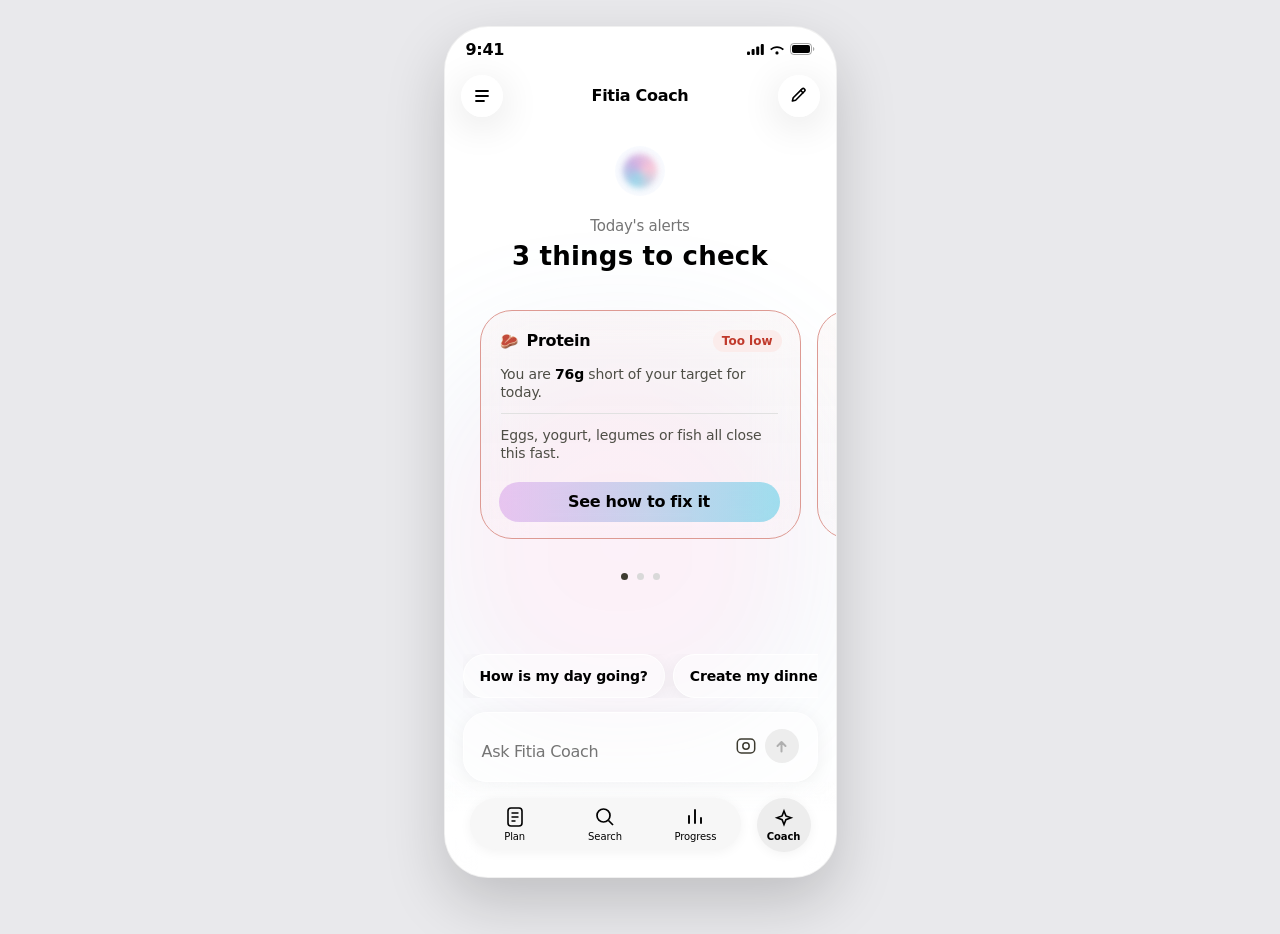
==== coach-live-cards.html @ 5c2cbb13 "Add files via upload" ====
<!DOCTYPE html>
<html lang="en">
<head>
<meta charset="UTF-8">
<meta name="viewport" content="width=device-width,initial-scale=1,viewport-fit=cover">
<meta name="apple-mobile-web-app-capable" content="yes">
<title>Fitia Coach · alert home</title>
<style>
:root{
    --sf:-apple-system,BlinkMacSystemFont,"SF Pro Display","SF Pro Text","SF Pro","Helvetica Neue",system-ui,Arial,sans-serif;
    --ink:#000; --ink2:#4e4e46; --ink3:#757575; --line:#e1e1e1;
    --card-border:#ce8fe6;
    --btn:linear-gradient(93.8deg,rgba(206,143,230,.45) 2.34%,rgba(133,176,223,.45) 52.82%,rgba(49,193,225,.45) 99.54%);
    --card-bg:linear-gradient(180deg,rgba(206,143,230,.05) 0%,rgba(251,66,152,.03) 48.56%,rgba(49,193,225,.05) 100%);
    --green:#2f9e57; --greenbg:#eaf6ee; --amber:#BB6B02; --amberbg:#fdf3e3;
    --red:#c0392b; --redbg:#fbeceb;
    --e:cubic-bezier(.165,.84,.44,1); --eio:cubic-bezier(.65,0,.35,1);
  }
  *{box-sizing:border-box;margin:0;padding:0;-webkit-tap-highlight-color:transparent}
  body{font-family:var(--sf);background:#e9e9ec;color:var(--ink);-webkit-font-smoothing:antialiased;
    display:flex;flex-wrap:wrap;gap:26px;align-items:flex-start;justify-content:center;padding:26px 16px 56px}
  .colA{width:393px} .colB{width:420px}
  .lead{font-size:13px;color:#8a8a8f;margin-bottom:12px;text-align:center;line-height:1.45}

  /* ---------- device ---------- */
  .phone{width:393px;height:852px;background:#fff;border-radius:44px;overflow:hidden;position:relative;
    box-shadow:0 24px 60px rgba(0,0,0,.18);border:1px solid rgba(0,0,0,.06);display:flex;flex-direction:column}
  .aura{position:absolute;left:-40px;bottom:120px;width:430px;height:430px;pointer-events:none;z-index:0;
    opacity:.084;filter:blur(60px);transition:opacity .45s var(--e);
    background:radial-gradient(circle at 50% 50%,#ce8fe6 0%,#fb4298 40%,#31c1e1 75%,transparent 78%)}

  .status{height:44px;flex:0 0 44px;display:flex;align-items:center;justify-content:space-between;
    padding:0 21px 0 21px;position:relative;z-index:3}
  .status .t{font-size:16px;font-weight:600;letter-spacing:-.31px}
  .status .r{display:flex;gap:5px;align-items:center}

  .hdr{flex:0 0 50px;display:flex;align-items:center;justify-content:space-between;
    padding:0 16px;position:relative;z-index:3}
  .hdr .ttl{position:absolute;left:0;right:0;text-align:center;font-size:16px;font-weight:600;
    letter-spacing:-.31px;line-height:20px;pointer-events:none}
  .gbtn{width:42px;height:42px;border-radius:999px;background:rgba(255,255,255,.65);
    box-shadow:0 8px 40px rgba(0,0,0,.12);display:flex;align-items:center;justify-content:center;
    border:0;color:#000;cursor:pointer;font-family:var(--sf);position:relative;z-index:3;
    transition:transform .12s var(--e)}
  .gbtn:active{transform:scale(.92)}
  .gbtn:focus-visible{outline:2px solid #000;outline-offset:2px}

  .body{flex:1 1 auto;display:flex;flex-direction:column;align-items:center;justify-content:center;
    position:relative;z-index:2;overflow:hidden}
  .body.chat{justify-content:flex-start;overflow-y:auto;padding:8px 18px;gap:12px;align-items:stretch}
  .body.chat::-webkit-scrollbar{display:none}

  /* ---------- coach mark + title ---------- */
  .head-block{display:flex;flex-direction:column;align-items:center;gap:20px}
  .ai{width:50px;height:50px;border-radius:999px;background:rgba(238,243,253,.4);
    backdrop-filter:blur(2px);display:flex;align-items:center;justify-content:center;overflow:hidden}
  .ai i{display:block;width:34px;height:34px;border-radius:50%;
    background:conic-gradient(from 200deg,#8fd3e8,#c9a8e0,#fbc2d4,#8fd3e8);filter:blur(3px);opacity:.9}
  .ttlgrp{display:flex;flex-direction:column;align-items:center;gap:4px;text-align:center}
  .lbl{font-size:15px;font-weight:400;line-height:20px;letter-spacing:-.23px;color:var(--ink3)}
  .h1{font-size:26px;font-weight:600;line-height:32px;letter-spacing:.22px;color:#000}
  .sub{font-size:15px;font-weight:400;line-height:20px;letter-spacing:-.23px;color:var(--ink3);
    max-width:310px;text-align:center}

  /* ---------- carousel ---------- */
  .rail{width:393px;margin-top:36px;display:flex;align-items:stretch;gap:16px;overflow-x:auto;padding:2px 36px 8px;
    scroll-snap-type:x mandatory;scroll-behavior:smooth;cursor:grab;scrollbar-width:none}
  .rail::-webkit-scrollbar{display:none}
  .rail.dragging{cursor:grabbing;scroll-snap-type:none;scroll-behavior:auto}
  .rail.dragging .card{pointer-events:none}

  .card{flex:0 0 321px;scroll-snap-align:center;display:flex;flex-direction:column;align-items:center;
    gap:20px;border-radius:32px;border:.5px solid var(--card-border);background:var(--card-bg);
    padding:18px 18px 16px 16px;backdrop-filter:blur(20px);-webkit-backdrop-filter:blur(20px);
    transition:border-color .4s var(--e),background .4s var(--e)}
  /* severity tint — preventive keeps the Coach gradient, nothing is wrong yet */
  /* mild: the border carries the state, the surface stays clean */
  .card.s-low,.card.s-high{border-color:#e0b877;background:rgba(255,255,255,.2)}
  .card.s-tooLow,.card.s-tooHigh{border-color:#dd9a93;
    background:linear-gradient(180deg,rgba(224,110,98,.035) 0%,rgba(224,110,98,.012) 100%)}
  .card.s-onTrack,.card.resolved{border-color:#7fc79b;
    background:linear-gradient(180deg,rgba(47,158,87,.06) 0%,rgba(47,158,87,.02) 100%)}
  /* the CTA stays the Coach gradient in every state: a red or amber button reads
     as destructive or as a warning, and this action is always constructive.
     On track is the exception: green here means achieved, not dangerous. */
  .card.s-onTrack .cta,.card.resolved .cta{
    background:linear-gradient(93.8deg,rgba(47,158,87,.3) 0%,rgba(120,200,150,.28) 55%,rgba(49,193,225,.22) 100%)}
  .cin{flex:1;display:flex;flex-direction:column;gap:12px;width:100%}
  .crow{display:flex;align-items:center;gap:6px;width:100%;overflow:hidden}
  .cic{width:24px;height:24px;flex:0 0 24px;border-radius:7.5px;overflow:hidden;
    display:flex;align-items:center;justify-content:center}
  .cic img{width:24px;height:24px;object-fit:cover;display:block}
  .ct{font-size:16px;font-weight:600;line-height:20px;letter-spacing:-.31px;color:#000;white-space:nowrap}
  .tag{margin-left:auto;font-size:12px;font-weight:600;line-height:16px;padding:3px 9px;border-radius:999px;
    white-space:nowrap;transition:background .3s var(--e),color .3s var(--e)}
  .tag.high,.tag.low{background:var(--amberbg);color:var(--amber)}
  .tag.tooHigh,.tag.tooLow{background:var(--redbg);color:var(--red)}
  .tag.onTrack{background:var(--greenbg);color:var(--green)}
  .cbody{display:flex;flex-direction:column;gap:12px;padding:0 4px;width:100%}
  .cb{font-size:14px;font-weight:400;line-height:18px;letter-spacing:-.15px;color:var(--ink2)}
  .cb b{font-weight:600;color:#000}
  .hr{height:1px;width:100%;background:var(--line)}
  .cf{font-size:14px;font-weight:400;line-height:18px;letter-spacing:-.15px;color:var(--ink2)}
  .ctarow{display:flex;justify-content:center;padding:0 2px;width:100%;margin-top:auto}
  .cta{flex:1;min-width:70px;padding:10px 20px;border-radius:50px;background:var(--btn);border:0;
    font-family:var(--sf);font-size:16px;font-weight:600;line-height:20px;letter-spacing:-.31px;color:#000;
    cursor:pointer;transition:transform .12s var(--e),filter .3s var(--e)}
  .cta:active{transform:scale(.985)}
  .cta:focus-visible{outline:2px solid #000;outline-offset:2px}
  .flash{animation:flash .7s var(--e)}
  @keyframes flash{0%{box-shadow:0 0 0 0 rgba(206,143,230,.5)}100%{box-shadow:0 0 0 16px rgba(206,143,230,0)}}

  .dots{display:flex;gap:9px;justify-content:center;margin-top:26px;min-height:7px}
  .dot{width:7px;height:7px;border-radius:50%;background:#d9d9d9;border:0;padding:0;cursor:pointer;
    transition:background .3s var(--e)}
  .dot.on{background:#3d3b30}
  .dot:focus-visible{outline:2px solid #000;outline-offset:3px}

  /* ---------- empty / pills ---------- */
  .pills{display:flex;flex-direction:column;align-items:center;gap:11px;margin-top:24px}
  .pill{display:inline-flex;align-items:center;gap:7px;background:rgba(255,255,255,.5);
    border:1px solid #fff;border-radius:24px;padding:12px 16px;font-family:var(--sf);
    font-size:14px;font-weight:600;line-height:18px;letter-spacing:-.15px;color:#000;cursor:pointer;
    box-shadow:0 4px 20px rgba(0,0,0,.06);transition:transform .12s var(--e)}
  .pill:active{transform:scale(.97)}
  .pill:focus-visible{outline:2px solid #000;outline-offset:2px}
  .pill svg{color:#8c8876}
  .footnote{display:flex;gap:11px;align-items:flex-start;background:rgba(247,247,247,.9);
    border-radius:24px;padding:14px 16px;margin:30px 22px 0;max-width:330px}
  .footnote svg{flex:0 0 auto;margin-top:1px;color:#aFaFaF}
  .footnote p{font-size:14px;font-weight:400;line-height:18px;letter-spacing:-.15px;color:var(--ink2)}

  /* ---------- chat ---------- */
  .bubble{background:rgba(247,247,247,.95);border-radius:20px;padding:14px 16px;align-self:flex-start;max-width:96%}
  .bt{font-size:15px;font-weight:400;line-height:22px;letter-spacing:-.23px;color:#000}
  .bt b{font-weight:600}
  .me{align-self:flex-end;background:rgba(238,243,253,.9);max-width:80%}
  .enter{animation:rise .26s var(--e) both}
  @keyframes rise{from{opacity:0;transform:translateY(10px)}to{opacity:1;transform:none}}
  .typing{display:flex;gap:5px;padding:4px 2px}
  .typing i{width:7px;height:7px;border-radius:50%;background:#afafaf;animation:blink 1.1s infinite}
  .typing i:nth-child(2){animation-delay:.15s}.typing i:nth-child(3){animation-delay:.3s}
  @keyframes blink{0%,60%,100%{opacity:.25}30%{opacity:1}}
  .bmeta{display:flex;align-items:center;gap:8px;margin-bottom:8px}
  .av{width:26px;height:26px;border-radius:50%;background:rgba(238,243,253,.9);
    display:flex;align-items:center;justify-content:center;flex:0 0 26px}
  .av i{width:16px;height:16px;border-radius:50%;
    background:conic-gradient(from 200deg,#8fd3e8,#c9a8e0,#fbc2d4,#8fd3e8);filter:blur(1.5px)}
  .nm{font-size:13px;font-weight:600}
  .ctxcard{border-radius:24px;border:.5px solid var(--card-border);background:var(--card-bg);padding:14px 16px;
    backdrop-filter:blur(20px);-webkit-backdrop-filter:blur(20px)}
  .ctxcard.s-low,.ctxcard.s-high{border-color:#e0b877;background:rgba(255,255,255,.2)}
  .ctxcard.s-tooLow,.ctxcard.s-tooHigh{border-color:#dd9a93;
    background:linear-gradient(180deg,rgba(224,110,98,.035),rgba(224,110,98,.012))}
  .ctxcard.s-onTrack{border-color:#7fc79b;
    background:linear-gradient(180deg,rgba(47,158,87,.06),rgba(47,158,87,.02))}
  .food{display:flex;gap:11px;align-items:center;background:rgba(255,255,255,.75);border-radius:16px;
    padding:11px 12px;margin-top:8px;border:1px solid rgba(255,255,255,.9)}
  .fn{font-size:14px;font-weight:600;line-height:18px;letter-spacing:-.15px}
  .fv{font-size:12.5px;font-weight:400;color:var(--ink3);margin-top:1px}
  .fadd{margin-left:auto;padding:8px 14px;border-radius:50px;background:var(--btn);color:#000;
    font-size:13px;font-weight:600;font-family:var(--sf);border:0;cursor:pointer}
  .fadd.added{background:var(--greenbg);color:var(--green)}

  /* ---------- suggestions + input + tabs ---------- */
  .footer{position:relative;z-index:2;display:flex;flex-direction:column;gap:14px;padding:50px 18px 0}
  .sugg{display:flex;gap:8px;overflow-x:auto;scrollbar-width:none;-webkit-overflow-scrolling:touch}
  .sugg::-webkit-scrollbar{display:none}
  .sugg button{flex:0 0 auto;white-space:nowrap;background:rgba(255,255,255,.5);border:1px solid #fff;
    border-radius:24px;padding:12px 16px;font-family:var(--sf);font-size:14px;font-weight:600;
    line-height:18px;letter-spacing:-.15px;color:#000;cursor:pointer;user-select:none;
    box-shadow:0 4px 20px rgba(0,0,0,.06)}
  .msginput{height:70px;background:rgba(255,255,255,.6);border:1px solid #fff;border-radius:24px;
    box-shadow:0 4px 20px rgba(0,0,0,.06);display:flex;align-items:flex-end;padding:18px}
  .msginput .ph{flex:1;font-size:16px;font-weight:400;line-height:22px;letter-spacing:-.31px;color:#757575}
  .msginput .btns{display:flex;gap:8px;align-items:center}
  .msginput .photo{width:22px;height:22px;color:#3d3b30}
  .msginput .send{width:34px;height:34px;border-radius:50%;background:#ededed;
    display:flex;align-items:center;justify-content:center;color:#afafaf}

  .tabs{position:relative;z-index:2;display:flex;gap:16px;align-items:flex-start;justify-content:flex-end;
    padding:16px 25px 25px;backdrop-filter:blur(30px);
    background:linear-gradient(180deg,rgba(255,255,255,0) 0%,rgba(255,255,255,.7) 33%)}
  .tabgrp{flex:1;display:flex;background:#f7f7f7;border-radius:296px;box-shadow:0 2px 12px rgba(0,0,0,.05)}
  .tab{flex:1;display:flex;flex-direction:column;align-items:center;justify-content:center;gap:1px;
    padding:6px 8px 7px;border-radius:100px;color:#000}
  .tab.on{background:#ededed}
  .tab span{font-size:10px;font-weight:510;line-height:12px;letter-spacing:-.1px}
  .tab.on span{font-weight:600}
  .tabsolo.on{background:#ededed}
  .tabsolo{position:relative}
  .tabsolo.badge::after{content:'';position:absolute;top:7px;right:9px;width:10px;height:10px;
    border-radius:50%;background:#e5484d;border:2px solid #fff;
    box-shadow:0 1px 4px rgba(229,72,77,.45);animation:pop .32s var(--e) both}
  @keyframes pop{from{transform:scale(0);opacity:0}to{transform:scale(1);opacity:1}}
  .tabsolo{width:54px;height:54px;border-radius:296px;background:#f7f7f7;display:flex;flex-direction:column;
    align-items:center;justify-content:center;gap:1px;box-shadow:0 2px 12px rgba(0,0,0,.05)}
  .tabsolo span{font-size:10px;font-weight:600;line-height:12px;letter-spacing:-.1px}

  .toast{position:absolute;left:18px;right:18px;bottom:230px;background:rgba(28,28,30,.94);color:#fff;
    border-radius:20px;padding:13px 16px;font-size:14.5px;line-height:1.4;opacity:0;transform:translateY(10px);
    transition:opacity .25s var(--e),transform .25s var(--e);pointer-events:none;z-index:9}
  .toast.show{opacity:1;transform:none}

  /* ---------- Plan tab (inside the device) ---------- */
  .planview{flex:1 1 auto;position:relative;z-index:2;overflow:hidden;display:flex;background:#fff}
  .planview[hidden]{display:none}
  .phone.plain .aura{opacity:0}
  .pv-scroll{flex:1;overflow-y:auto;padding:4px 20px 16px;scrollbar-width:none}
  .pv-scroll::-webkit-scrollbar{display:none}
  .pv-h1{font-size:26px;font-weight:600;line-height:32px;letter-spacing:.22px;margin-bottom:14px}
  .band{display:flex;gap:8px;margin:18px 0 4px}
  .band button{flex:1;font-family:var(--sf);font-size:14px;font-weight:600;border:0;border-radius:14px;
    padding:13px 8px;cursor:pointer;background:#f2f2f4;color:#000}
  .band button:active{background:#e7e7ea}

  /* ---------- control panel ---------- */
  .panel{background:#fff;border:1px solid #dededf;border-radius:22px;padding:18px}
  .panel h3{font-size:16px;font-weight:700;letter-spacing:-.01em}
  .band{display:flex;gap:8px;margin:14px 0}
  .band button{flex:1;font-family:var(--sf);font-size:13px;font-weight:600;border:0;border-radius:12px;
    padding:11px 8px;cursor:pointer;background:#f0f0f2;color:#000}
  .band button.primary{background:#1d1d1f;color:#fff}
  .sec{font-size:11px;font-weight:700;letter-spacing:.06em;text-transform:uppercase;color:#a1a1a6;margin:16px 0 8px}
  .slid{margin-bottom:12px}
  .sl-top{display:flex;align-items:baseline;gap:8px;font-size:13.5px}
  .sl-name{font-weight:600}
  .sl-val{margin-left:auto;color:#6e6e73;font-variant-numeric:tabular-nums}
  .sl-state{font-size:11px;font-weight:700;padding:2px 7px;border-radius:999px}
  input[type=range]{width:100%;margin-top:7px;accent-color:#a07ec4}
  .gates{margin-top:12px;display:flex;flex-direction:column;gap:7px}
  .gate{display:flex;gap:9px;align-items:flex-start;font-size:12.5px;line-height:1.35}
  .gate i{width:9px;height:9px;border-radius:50%;flex:0 0 9px;margin-top:4px}
  .gate.ok i{background:#2f9e57} .gate.no i{background:#c0392b}
  .gate b{font-weight:600;display:block} .gate span{color:#a1a1a6;display:block;margin-top:1px}
  .legend{font-size:12px;color:#a1a1a6;line-height:1.5;margin-top:10px}
  .kpi{display:flex;gap:8px;margin-top:12px}
  .kpi div{flex:1;background:#f7f7f9;border-radius:12px;padding:9px 10px}
  .kpi .kn{font-size:11px;color:#6e6e73;font-weight:600}
  .kpi .kv{font-size:14px;font-weight:600;margin-top:2px;font-variant-numeric:tabular-nums}
  @media(prefers-reduced-motion:reduce){*{transition-duration:1ms!important;animation-duration:1ms!important}}

  /* ---------- real phone: full screen, no simulated chrome ---------- */
  @media (max-width:520px){
    html,body{height:100%;overflow:hidden}
    body{padding:0;margin:0;background:#fff;display:block}
    .colA{width:100%;height:100%;margin:0}
    .phone{width:100%;height:100vh;height:100dvh;   /* vh first as a fallback */
      max-height:none;border-radius:0;box-shadow:none;border:0}
    .status{display:none}                          /* the OS already draws it */
    .hdr{flex:0 0 auto;min-height:50px;padding-top:calc(env(safe-area-inset-top) + 4px)}
    .body{flex:1 1 auto;justify-content:center}    /* the alert block stays centred */
    .footer{padding-top:0}                         /* the body absorbs the slack instead */
    .tabs{padding:12px 25px calc(10px + env(safe-area-inset-bottom))}
    .toast{bottom:calc(200px + env(safe-area-inset-bottom))}
  }

</style>
</head>
<body>



<div class="colA">
<div class="phone">
  <div class="aura"></div>

  <div class="status">
    <span class="t">9:41</span>
    <span class="r">
      <svg width="17" height="11" viewBox="0 0 17 11" fill="currentColor"><rect x="0" y="7.5" width="3" height="3.5" rx="1"/><rect x="4.6" y="5" width="3" height="6" rx="1"/><rect x="9.2" y="2.5" width="3" height="8.5" rx="1"/><rect x="13.8" y="0" width="3" height="11" rx="1"/></svg>
      <svg width="16" height="11" viewBox="0 0 16 11" fill="currentColor"><path d="M8 2.2C5.3 2.2 2.9 3.3 1.1 5l1.3 1.3C3.9 4.9 5.8 4 8 4s4.1.9 5.6 2.3L15 5C13.1 3.3 10.7 2.2 8 2.2z"/><circle cx="8" cy="8.9" r="1.6"/></svg>
      <svg width="25" height="12" viewBox="0 0 25 12" fill="none"><rect x=".5" y=".5" width="21" height="11" rx="3.2" stroke="currentColor" stroke-opacity=".35"/><rect x="2" y="2" width="18" height="8" rx="2" fill="currentColor"/><path d="M23 4v4c.8-.3 1.3-1 1.3-2S23.8 4.3 23 4z" fill="currentColor" fill-opacity=".35"/></svg>
    </span>
  </div>

  <div class="hdr">
    <button class="gbtn" id="menuBtn" aria-label="Open history">
      <svg width="14" height="12" viewBox="0 0 14 12" fill="none" stroke="currentColor" stroke-width="1.8" stroke-linecap="round"><path d="M1 1h12M1 6h12M1 11h8"/></svg></button>
    <div class="ttl">Fitia Coach</div>
    <button class="gbtn" id="newBtn" aria-label="New chat">
      <svg width="19" height="19" viewBox="0 0 19 19" fill="none" stroke="currentColor" stroke-width="1.6" stroke-linecap="round" stroke-linejoin="round"><path d="M13.1 1.9a1.7 1.7 0 012.4 2.4L6.6 13.2l-3.2.8.8-3.2z"/><path d="M11.6 3.4l2.4 2.4"/></svg></button>
  </div>

  <div class="body" id="body"></div>
  <div class="planview" id="plan" hidden>
    <div class="pv-scroll">
      <div class="pv-h1">Today</div>
      <div class="kpi"><div><div class="kn">Alerts sent today</div><div class="kv" id="kSent"></div></div></div>
      <div class="sec">Calories logged · gates every alert</div>
      <div class="slid">
        <div class="sl-top"><span class="sl-name">Calories</span><span class="sl-val" id="vcal"></span></div>
        <input type="range" id="cal" min="0" max="2400" step="25">
        <div class="gates" id="gates"></div>
      </div>
      <div class="sec">Nutrients</div>
      <div id="sliders"></div>
      <div class="legend" id="legend"></div>
      <div class="band">
        <button id="delBtn">Delete a food</button>
        <button id="resetBtn">New day</button>
      </div>
    </div>
  </div>


  <div class="footer">
    <div class="sugg" id="sugg"></div>
    <div class="msginput">
      <div class="ph">Ask Fitia Coach</div>
      <div class="btns">
        <svg class="photo" viewBox="0 0 22 22" fill="none" stroke="currentColor" stroke-width="1.5"><rect x="2.3" y="4" width="17.4" height="14" rx="4"/><circle cx="11" cy="11" r="3.2"/></svg>
        <div class="send"><svg width="15" height="15" viewBox="0 0 15 15" fill="none" stroke="currentColor" stroke-width="2" stroke-linecap="round" stroke-linejoin="round"><path d="M7.5 12.5V3M3.5 7l4-4 4 4"/></svg></div>
      </div>
    </div>
  </div>

  <div class="tabs">
    <div class="tabgrp">
      <div class="tab" data-tab="plan"><svg width="26" height="26" viewBox="0 0 26 26" fill="none" stroke="currentColor" stroke-width="1.6"><rect x="6" y="4" width="14" height="18" rx="3"/><path d="M9.5 9h7M9.5 13h7M9.5 17h4"/></svg><span>Plan</span></div>
      <div class="tab"><svg width="26" height="26" viewBox="0 0 26 26" fill="none" stroke="currentColor" stroke-width="1.7"><circle cx="11.5" cy="11.5" r="6.5"/><path d="M16.5 16.5l4.5 4.5"/></svg><span>Search</span></div>
      <div class="tab" data-tab="progress"><svg width="26" height="26" viewBox="0 0 26 26" fill="none" stroke="currentColor" stroke-width="1.9" stroke-linecap="round"><path d="M7 19V12M13 19V6M19 19v-5"/></svg><span>Progress</span></div>
    </div>
    <div class="tabsolo on">
      <svg width="22" height="22" viewBox="0 0 22 22" fill="none" stroke="currentColor" stroke-width="1.6"><path d="M11 3l1.9 4.9L18 9.8l-5.1 1.9L11 16.6l-1.9-4.9L4 9.8l5.1-1.9z"/></svg>
      <span>Coach</span>
    </div>
  </div>

  <div class="toast" id="toast" role="status" aria-live="polite"></div>
</div>
</div>

<script>
/* 3D nutrient icons, exported from the Fitia icon library (Fitia-Design 4019:2879) */
const ICON3D={"sodium": "[data-uri]", "protein": "[data-uri]", "fiber": "[data-uri]", "fat": "[data-uri]", "addedSugar": "[data-uri]", "satFat": "[data-uri]", "transFat": "[data-uri]"};

/* ---------------- config, per Intraday V4 §3–5 ---------------- */
const CONFIG={typeAThreshold:.75,typeACalCeiling:1,typeBMinCalRatio:.5,typeBMinCalRoom:150,typeBProjectionThreshold:.7};
const CAPS={maxPerNutrientPerDay:1,maxAlertsPerDay:5};
const CAL_TARGET=1800, CAL_RANGE_TOP=2000;

const N=[
 {key:'transFat',  rank:1,label:'Trans Fat',  unit:'g', type:'A',limit:2,   max:5,   step:.1, v:0.4},
 {key:'sodium',    rank:2,label:'Sodium',     unit:'mg',type:'A',limit:2300,max:4000,step:25, v:2000},
 {key:'addedSugar',rank:3,label:'Added Sugar',unit:'g', type:'A',limit:50,  max:100, step:1,  v:18},
 {key:'satFat',    rank:4,label:'Sat Fat',    unit:'g', type:'A',limit:20,  max:45,  step:.5, v:7},
 {key:'protein',   rank:5,label:'Protein',    unit:'g', type:'B',limit:120, max:180, step:1,  v:44},
 {key:'fiber',     rank:6,label:'Fiber',      unit:'g', type:'B',limit:30,  max:60,  step:1,  v:8}
];
const byKey=Object.fromEntries(N.map(n=>[n.key,n]));

/* the ONLY thing persisted: which nutrients have triggered today */
let dayState={triggeredToday:{},seenToday:{},sentTodayByNutrient:{},totalSentToday:0};
/* seenToday: the user actually opened Coach while this alert was still open.
   Without it, a resolved card would tell the ending of a story they never read. */
let tab='coach', unseen=false;
let cal=1100, view='home', chatKey=null;

/* ---------------- derivation ---------------- */
const calRatio=()=>cal/CAL_TARGET;
const calRoom =()=>CAL_RANGE_TOP-cal;
const ratio=n=>n.v/n.limit;
const projected=n=>calRatio()>.05 ? ratio(n)/Math.min(calRatio(),1) : 1;

function qualifies(n){
  if(n.type==='A') return ratio(n)>=CONFIG.typeAThreshold && calRatio()<CONFIG.typeACalCeiling;
  if(calRatio()<CONFIG.typeBMinCalRatio) return false;
  if(calRoom()<CONFIG.typeBMinCalRoom)   return false;
  return projected(n)<CONFIG.typeBProjectionThreshold;
}

/* card state derives from the nutrient's own condition right now,
   independent of the gating rules that decide whether a push fires */
/* State = how much has been eaten. Limit nutrients have no low side:
   under the limit they are simply on track, and the card is preventive
   (no indicator) until the limit is actually crossed. */
const CUTS={ lowHard:.50, lowSoft:.90, overHard:1.25 };
function stateOf(n){
  const r=ratio(n);
  if(n.type==='A'){
    if(r>=CUTS.overHard) return 'tooHigh';   // heavy overconsumption
    if(r>=1)             return 'high';      // slight overconsumption
    return 'preventive';                     // still under: warn, don't label
  }
  if(r<CUTS.lowHard) return 'tooLow';
  if(r<CUTS.lowSoft) return 'low';
  return 'onTrack';
}
const STATE_LABEL={onTrack:'On track',low:'Low',tooLow:'Too low',high:'High',tooHigh:'Too high'};
const fmt=(x,u)=>{const s=Math.round(x*10)/10;return (Number.isInteger(s)?s:s.toFixed(1)).toLocaleString('en-US')+u;};

const COPY={
 preventive:n=>({tag:null,title:`Watch your ${n.label.toLowerCase()}`,
   body:`You have <b>${fmt(n.limit-n.v,n.unit)}</b> left before your limit today.`,
   fix:'Keep your next meal simple and you stay under it.',
   cta:'How to stay under it'}),
 high:n=>({tag:STATE_LABEL.high,title:n.label,
   body:`You are <b>${fmt(n.v-n.limit,n.unit)}</b> over your limit today.`,
   fix:'It cannot be undone, but it can stop here.',
   cta:'See what caused it'}),
 tooHigh:n=>({tag:STATE_LABEL.tooHigh,title:n.label,
   body:`You are <b>${fmt(n.v-n.limit,n.unit)}</b> over your limit today.`,
   fix:'It cannot be undone, but it can stop here.',
   cta:'See what caused it'}),
 tooLow:n=>({tag:STATE_LABEL.tooLow,title:n.label,
   body:`You are <b>${fmt(n.limit-n.v,n.unit)}</b> short of your target for today.`,
   fix:n.key==='protein'?'Eggs, yogurt, legumes or fish all close this fast.'
                        :'Beans, oats and whole fruit move it the most.',
   cta:'See how to fix it'}),
 low:n=>({tag:STATE_LABEL.low,title:n.label,
   body:`<b>${fmt(n.limit-n.v,n.unit)}</b> to go before you reach your target.`,
   fix:'One more serving today and it is closed.',
   cta:'See how to fix it'}),
 onTrack:n=>({tag:STATE_LABEL.onTrack,title:n.label,
   body:n.type==='A'?'You are under your daily limit again.':'You reached your target for today.',
   fix:`Now at ${fmt(n.v,n.unit)} of ${fmt(n.limit,n.unit)}.`,
   cta:'See what changed'})
};

const TOP_ITEMS={
 sodium:[['Ham sandwich','980 mg'],['Instant soup','720 mg'],['Olives','210 mg']],
 addedSugar:[['Granola bar','22 g'],['Flavored yogurt','14 g'],['Iced coffee','11 g']],
 satFat:[['Cheddar cheese','9 g'],['Butter on toast','6 g'],['Beef patty','5 g']],
 transFat:[['Croissant','0,8 g'],['Packaged cookies','0,5 g']]
};
const ADD_FOODS={
 protein:[['Greek yogurt','1 cup',18],['Two eggs','2 units',12],['Chicken breast','150 g',31]],
 fiber:[['Cooked lentils','1 cup',15],['Pear with skin','1 unit',6],['Oats','½ cup',8]]
};
function longMessage(n){
  const s=stateOf(n);
  if(s==='preventive') return `There is still room under your ${n.label.toLowerCase()} ceiling, but it goes faster than people expect. Packaged foods and anything with a sauce carry most of it. Keep whatever you eat next simple and you will land under it comfortably.`;
  if(s==='high'||s==='tooHigh') return `${n.label} went past its ceiling for today. That part is done and there is no way to walk it back, so the useful thing is knowing where it came from and keeping it from climbing further. Here is what contributed most:`;
  if(s==='tooLow'||s==='low') return `${n.label} is short of your target and it will not close on its own. It moves fast though: one solid portion covers most of the gap. Add one of these straight to your next meal.`;
  return `${n.label} is settled for today. Nothing to do here, and your log already reflects it.`;
}

/* ---------------- evaluation cycle (§1: on return to the Plan tab) ---------------- */
function evaluate(){
  const q=N.filter(qualifies).sort((a,b)=>a.rank-b.rank);
  const pick=q.find(n=>(dayState.sentTodayByNutrient[n.key]||0)<CAPS.maxPerNutrientPerDay
                    && dayState.totalSentToday<CAPS.maxAlertsPerDay);
  if(!pick){ toast(q.length?'Qualified, but caps blocked it.':'Nothing qualifies right now.'); render(); return; }
  dayState.sentTodayByNutrient[pick.key]=(dayState.sentTodayByNutrient[pick.key]||0)+1;
  dayState.totalSentToday+=1;
  const isNew=!dayState.triggeredToday[pick.key];
  dayState.triggeredToday[pick.key]=true;
  if(tab!=='coach') unseen=true;          // badge on the Coach tab until it is opened
  render();
  const c=document.querySelector(`.card[data-id="${pick.key}"]`);
  if(c) c.classList.add('flash');
  toast(isNew?`Alert sent: ${pick.label}. Its card is now pinned here.`
             :`Second alert for ${pick.label}. Same card, updated.`);
}

/* ---------------- render ---------------- */
const body=document.getElementById('body'), sugg=document.getElementById('sugg');
const el=h=>{const d=document.createElement('div');d.innerHTML=h.trim();return d.firstElementChild;};
function toast(m){const t=document.getElementById('toast');t.textContent=m;t.classList.add('show');
  clearTimeout(t._t);t._t=setTimeout(()=>t.classList.remove('show'),2600);}

const USER='Ana';
let firstEver=false;
const greeting=()=>{const h=16; return h<12?'Good morning':h<19?'Good afternoon':'Good evening';};
/* what each action would do — shown as an in-app notification on tap */
const PILL_DESC={
  eat:  "I'd build your meals around the calories and macros you have left, and the food you actually like.",
  rest: "I'd plan only what's left of today, working around everything you already logged.",
  recipe:"Tell me what you have in the fridge and I'd build a recipe that fits your day.",
  scan: 'Opens the camera to scan a barcode or read a nutrition label.',
  day:  "I'd walk you through your day so far: what is on track, what is not, and what to do next."
};

const PILL_ICON={
 scan:'<svg width="17" height="17" fill="none" stroke="currentColor" stroke-width="1.7"><rect x="1.5" y="4" width="14" height="10.5" rx="3"/><circle cx="8.5" cy="9.2" r="2.4"/><path d="M5.5 4l1.1-1.8h3.8L11.5 4"/></svg>',
 recipe:'<svg width="20" height="20" viewBox="0 0 20 20" fill="none" stroke="currentColor" stroke-width="1.5" stroke-linecap="round" stroke-linejoin="round"><path d="M13.0203 5.19266C13.5292 4.84314 14.1413 4.63926 14.8 4.63926C16.5673 4.63926 18 6.1071 18 7.91778C18 9.6994 16.5531 11.19 14.8 11.19V12.75C14.8 14.2821 14.8 15.0481 14.3314 15.524C13.8627 16 13.1085 16 11.6 16H8.4C6.89151 16 6.13726 16 5.66863 15.524C5.2 15.0481 5.2 14.2821 5.2 12.75V11.3931C3.33147 11.3931 2 9.97962 2 7.91778C2 6.1071 3.43269 4.63926 5.2 4.63926C5.85865 4.63926 6.47083 4.84314 6.97969 5.19266C7.41705 3.91564 8.60416 3 10 3C11.3958 3 12.5829 3.91564 13.0203 5.19266ZM13.0203 5.19266C13.1367 5.5325 13.2 5.89794 13.2 6.27852"/></svg>',
 eat:'<svg width="17" height="17" fill="none" stroke="currentColor" stroke-width="1.7"><rect x="2" y="3.5" width="13" height="11.5" rx="3"/><path d="M2 7h13M5.5 2v3M11.5 2v3"/></svg>',
 day:'<svg width="17" height="17" fill="none" stroke="currentColor" stroke-width="1.7"><path d="M2.5 14h12M5 14V8M8.5 14V3.5M12 14V9.5"/></svg>'};
const nothingLogged=()=>cal===0 && N.every(n=>n.v===0);
const pinned=()=>N.filter(n=>dayState.triggeredToday[n.key])
  // resolved before the user ever saw it open: there is no story to tell
  .filter(n=>stateOf(n)!=='onTrack' || dayState.seenToday[n.key])
  .sort((a,b)=>{const o={tooHigh:0,tooLow:0,high:1,low:1,preventive:2,onTrack:3};
    return (o[stateOf(a)]-o[stateOf(b)])||(a.rank-b.rank);});

/* The headline counts only what the user can still act on. An over-limit alert
   is information, not a task: you cannot un-eat it, so it never sits there as
   something pending. Nothing here counts how much the user reviewed. */
const actionable=n=>['tooLow','low','preventive'].includes(stateOf(n));

/* opening Coach counts as seeing whatever is currently open */
function markSeen(list){ list.forEach(n=>{ if(stateOf(n)!=='onTrack') dayState.seenToday[n.key]=true; }); }

function titleFor(){
  const p=pinned(), openN=p.filter(actionable).length;
  if(!p.length) return {lbl:'Today',h1:'Nothing to fix today',
    sub:"Everything you've logged so far is inside your targets."};
  if(openN===0){
    const allClosed=p.every(n=>stateOf(n)==='onTrack');
    return {lbl:"Today's alerts",
      h1: allClosed ? `You closed all ${p.length}` : 'Nothing left to fix today',
      sub: allClosed ? 'Everything I flagged today is back inside your targets.' : ''};
  }
  return {lbl:"Today's alerts",h1:`${openN} thing${openN>1?'s':''} to check`,sub:''};
}

function card(n){
  const st=stateOf(n), c=COPY[st](n);
  const src=ICON3D[n.key]||ICON3D.sodium;
  const node=el(`<div class="card s-${st}" data-id="${n.key}">
    <div class="cin">
      <div class="crow">
        <div class="cic"><img src="${src}" width="24" height="24" alt=""></div>
        <div class="ct">${c.title}</div>
        ${c.tag?`<span class="tag ${st}">${c.tag}</span>`:''}
      </div>
      <div class="cbody">
        <div class="cb">${c.body}</div>
        <div class="hr"></div>
        <div class="cf">${c.fix}</div>
      </div>
    </div>
    <div class="ctarow"><button class="cta">${c.cta}</button></div>
  </div>`);
  node.querySelector('.cta').onclick=()=>openChat(n.key);
  return node;
}

function render(){
  paintPanel();
  const planEl=document.getElementById('plan');
  const footEl=document.querySelector('.footer');
  const ttlEl=document.querySelector('.hdr .ttl');
  if(planEl){
    planEl.hidden = tab!=='plan';
    body.style.display = tab==='plan' ? 'none' : '';
    if(footEl) footEl.style.display = tab==='plan' ? 'none' : '';
    if(ttlEl) ttlEl.textContent = tab==='plan' ? 'Plan' : 'Fitia Coach';
    document.querySelectorAll('.tab').forEach(t=>t.classList.toggle('on',t.dataset.tab==='plan'&&tab==='plan'));
    const solo=document.querySelector('.tabsolo');
    solo.classList.toggle('on',tab==='coach');
    solo.classList.toggle('badge',unseen && tab!=='coach');
    if(tab==='plan') return;
  }
  const nb=document.getElementById('newBtn');
  if(nb) nb.style.visibility = nothingLogged() ? 'hidden' : 'visible';
  if(view==='chat'){ return; }
  body.className='body';
  const t=titleFor(), p=pinned();

  // nothing logged, or logged with no alerts → same layout, different words
  document.querySelector('.phone').classList.add('plain');   // no aura without alerts
  if(nothingLogged() || !p.length){
    const blank=nothingLogged();
    const h  = blank ? (firstEver ? "Hello, I'm Coach" : `${greeting()}, ${USER}`)
                     : 'Nothing to fix today';
    const sb = blank ? (firstEver ? "I'll answer anything about your nutrition." : '')
                     : "Everything you've logged is inside your targets.";
    const fn = blank ? "As your day fills in, I'll tell you how it's going and what to fix."
                     : "I'll let you know if that changes.";
    // scope label depends on whether anything has been logged yet
    const acts = blank
      ? [['eat',"Plan today's meals"],['recipe','Create a recipe'],['scan','Scan my food']]
      : [['day','How is my day going?'],['eat','Plan the rest of my day'],['recipe','Create a recipe']];
    body.innerHTML=`<div class="head-block"><div class="ai"><i></i></div>
        <div class="ttlgrp"><div class="h1">${h}</div>
        ${sb?`<div class="sub">${sb}</div>`:''}</div></div>
      <div class="pills">${acts.map(([k,t])=>
        `<button class="pill" data-act="${k}">${PILL_ICON[k]}${t}</button>`).join('')}</div>
      <div class="footnote">
        <svg width="16" height="16" fill="none" stroke="currentColor" stroke-width="1.6"><circle cx="8" cy="8" r="6.2"/><path d="M8 4.6v3.6l2.2 1.3"/></svg>
        <p>${fn}</p>
      </div>`;
    body.querySelectorAll('.pill').forEach(b=>{
      const k=b.dataset.act;
      b.onclick=()=>toast(PILL_DESC[ k==='eat' && !blank ? 'rest' : k ]);
    });
    sugg.innerHTML='';
    return;
  }

  body.innerHTML=`<div class="head-block"><div class="ai"><i></i></div>
      <div class="ttlgrp"><div class="lbl">${t.lbl}</div><div class="h1">${t.h1}</div>
      ${t.sub?`<div class="sub">${t.sub}</div>`:''}</div></div><div id="content"></div>`;
  const content=document.getElementById('content');

  {
      document.querySelector('.phone').classList.remove('plain');
    markSeen(p);
    const rail=el(`<div class="rail" role="group" aria-label="Today's alerts"></div>`);
    p.forEach(n=>rail.appendChild(card(n)));
    content.appendChild(rail);
    const dots=el(`<div class="dots">${p.length>1?p.map((n,i)=>
      `<button class="dot ${i===0?'on':''}" aria-label="Alert ${i+1} of ${p.length}"></button>`).join(''):''}</div>`);
    content.appendChild(dots);
    wireRail(rail,dots,p.length);
  }
  sugg.innerHTML='';
  // insight mode: only the day-review chips, per the Figma frame
  ['How is my day going?','Create my dinner','How was my lunch?'].forEach(t=>{
    const b=document.createElement('button');b.textContent=t;sugg.appendChild(b);});
}

function wireRail(rail,dots,count){
  const step=()=>{const c=rail.querySelector('.card');if(!c)return 337;
    return c.getBoundingClientRect().width+(parseFloat(getComputedStyle(rail).gap)||16);};
  const idx=()=>Math.max(0,Math.min(count-1,Math.round(rail.scrollLeft/step())));
  rail.addEventListener('scroll',()=>{const i=idx();
    dots.querySelectorAll('.dot').forEach((d,j)=>d.classList.toggle('on',j===i));},{passive:true});
  dots.querySelectorAll('.dot').forEach((d,i)=>d.onclick=()=>rail.scrollTo({left:i*step(),behavior:'smooth'}));
  // Drag must not swallow clicks on the cards: only capture the pointer once
  // the gesture is clearly a drag, never on pointerdown.
  let armed=false,dragging=false,sx=0,ss=0,pid=null;
  rail.addEventListener('pointerdown',e=>{
    if(e.pointerType==='touch') return;
    armed=true; dragging=false; sx=e.clientX; ss=rail.scrollLeft; pid=e.pointerId;
  });
  rail.addEventListener('pointermove',e=>{
    if(!armed) return;
    const dx=e.clientX-sx;
    if(!dragging){
      if(Math.abs(dx)<5) return;              // still a click, leave it alone
      dragging=true; rail.classList.add('dragging');
      try{ rail.setPointerCapture(pid); }catch(_){}
    }
    rail.scrollLeft=ss-dx;
  });
  const end=()=>{
    armed=false;
    if(!dragging) return;                      // plain click: nothing to snap
    dragging=false; rail.classList.remove('dragging');
    rail.scrollTo({left:idx()*step(),behavior:'smooth'});
  };
  ['pointerup','pointercancel','pointerleave'].forEach(ev=>rail.addEventListener(ev,end));
}

/* ---- chat: full loop from the card ---- */
function bubbleCoach(html){
  return el(`<div class="bubble enter" style="max-width:100%">
    <div class="bmeta"><div class="av"><svg width="14" height="14" viewBox="0 0 34 34" fill="none">
      <path d="M17 4l2.6 7.4L27 14l-7.4 2.6L17 24l-2.6-7.4L7 14l7.4-2.6z" fill="#fff"/></svg></div>
      <div class="nm">Coach</div></div><div class="bt">${html}</div></div>`);
}
function chatChips(items){
  sugg.innerHTML='';
  items.forEach(([txt,fn])=>{const b=document.createElement('button');b.textContent=txt;b.onclick=fn;sugg.appendChild(b);});
}
function openChat(k){
  if(view==='chat') return;
  view='chat'; chatKey=k;
  const n=byKey[k], st=stateOf(n), c=COPY[st](n);
  document.querySelector('.phone').classList.add('plain');   // aura fades out for the conversation
  const card=document.querySelector(`.card[data-id="${k}"]`);

  // everything that is not this card folds away; the card rises with the flow
  document.querySelectorAll('.spark,.lbl,.h1,.sub,.dots').forEach(e=>e.classList.add('fold'));
  document.querySelectorAll('.card').forEach(el2=>{ if(el2!==card) el2.classList.add('leaving'); });
  if(card){
    card.classList.add('tochat');
    const rail=card.closest('.rail');
    if(rail){ rail.style.overflow='hidden'; rail.scrollTo({left:0}); }
  }

  setTimeout(()=>{
    body.className='body chat';
    body.innerHTML='';
    // the same card, now the header of the conversation
    body.appendChild(el(`<div class="ctxcard s-${st}"><div class="cin">
      <div class="crow">
        <div class="cic"><img src="${ICON3D[n.key]||ICON3D.sodium}" width="24" height="24" alt=""></div>
        <div class="ct" style="font-size:15px">${c.title}</div>
        ${c.tag?`<span class="tag ${st}">${c.tag}</span>`:''}
      </div>
      <div class="cb" style="margin-top:7px;font-size:14px">${c.body}</div>
    </div></div>`));
    body.appendChild(el(`<div class="bubble me enter"><div class="bt">${c.cta}</div></div>`));
    const t=el(`<div class="bubble enter"><div class="typing"><i></i><i></i><i></i></div></div>`);
    body.appendChild(t);
    chatChips([]);

    setTimeout(()=>{
      t.remove();
      const b=bubbleCoach(longMessage(n));

      if(st==='high'||st==='tooHigh'){
        (TOP_ITEMS[n.key]||[]).forEach(([name,amt])=>
          b.appendChild(el(`<div class="food"><div><div class="fn">${name}</div>
            <div class="fv">${amt} of ${n.label.toLowerCase()}</div></div></div>`)));
        body.appendChild(b);
        body.appendChild(bubbleCoach('For the rest of today, cooking from scratch keeps it from climbing. Nothing you eat now lowers what is already logged.'));
        chatChips([]);   // no suggestions inside a conversation
      }
      else if(st==='tooLow'||st==='low'){
        (ADD_FOODS[n.key]||[]).forEach(([name,portion,amount])=>{
          const row=el(`<div class="food"><div><div class="fn">${name}</div>
            <div class="fv">${portion} · +${amount}${n.unit}</div></div>
            <button class="fadd">Add</button></div>`);
          row.querySelector('.fadd').onclick=e=>{
            n.v=Math.min(n.max,n.v+amount);
            const sl=document.querySelector(`#sliders input[data-k="${n.key}"]`); if(sl) sl.value=n.v;
            e.target.textContent='Added ✓'; e.target.classList.add('added'); e.target.disabled=true;
            paintPanel();
            body.appendChild(bubbleCoach(stateOf(n)==='onTrack'
              ? `That closes it. ${n.label} is on track for today.`
              : `Logged. ${n.label} is at ${fmt(n.v,n.unit)} now, ${fmt(n.limit-n.v,n.unit)} to go.`));
            body.scrollTop=body.scrollHeight;
            chatChips([]);
          };
          b.appendChild(row);
        });
        body.appendChild(b);
        chatChips([]);
      }
      else{
        body.appendChild(b);
        chatChips([]);
      }
      body.scrollTop=body.scrollHeight;
    },900);
  },320);
}

/* ---------------- panel ---------------- */
const STATE_COLOR={high:['#fdf3e3','#BB6B02'],tooHigh:['#fbeceb','#c0392b'],
  tooLow:['#fbeceb','#c0392b'],low:['#fdf3e3','#BB6B02'],onTrack:['#eaf6ee','#2f9e57'],
  preventive:['#fdf3e3','#BB6B02']};

let liveT=null;
function liveEvaluate(){
  clearTimeout(liveT);
  liveT=setTimeout(()=>{ evaluate(); paintPanel(); },250);
}

function buildSliders(){
  const box=document.getElementById('sliders'); box.innerHTML='';
  N.forEach(n=>{
    const w=el(`<div class="slid">
      <div class="sl-top"><span class="sl-name">${n.label}</span>
        <span class="sl-state" data-state="${n.key}"></span>
        <span class="sl-val" data-val="${n.key}"></span></div>
      <input type="range" min="0" max="${n.max}" step="${n.step}" value="${n.v}" data-k="${n.key}"></div>`);
    const inp=w.querySelector('input');
    inp.addEventListener('input',e=>{
      n.v=parseFloat(e.target.value);
      if(tab==='plan') paintPanel(); else render();
    });
    // evaluate as soon as the slider settles, without leaving the tab
    inp.addEventListener('change',()=>{ if(tab==='plan') liveEvaluate(); });
    box.appendChild(w);
  });
  const c=document.getElementById('cal');
  c.value=cal;
  c.addEventListener('input',e=>{cal=parseInt(e.target.value); if(tab==='plan') paintPanel(); else render();});
  c.addEventListener('change',()=>{ if(tab==='plan') liveEvaluate(); });
}

function paintPanel(){
  document.getElementById('vcal').textContent=`${cal.toLocaleString('en-US')} / ${CAL_TARGET.toLocaleString('en-US')} kcal`;
  document.getElementById('kSent').textContent=`${dayState.totalSentToday} / ${CAPS.maxAlertsPerDay}`;
  N.forEach(n=>{
    const v=document.querySelector(`[data-val="${n.key}"]`), s=document.querySelector(`[data-state="${n.key}"]`);
    if(!v) return;
    v.textContent=`${fmt(n.v,n.unit)} / ${fmt(n.limit,n.unit)} · ${(ratio(n)*100).toFixed(0)}%`;
    if(dayState.triggeredToday[n.key]){
      const st=stateOf(n), [bg,fg]=STATE_COLOR[st];
      s.textContent=COPY[st](n).tag||'Preventive'; s.style.background=bg; s.style.color=fg;
    } else if(qualifies(n)){
      s.textContent='qualifies'; s.style.background='#eaf6ee'; s.style.color='#2f9e57';
    } else {
      // its own condition is met but a calorie gate is holding it back
      const ownCondition = n.type==='A'
        ? ratio(n)>=CONFIG.typeAThreshold
        : (calRatio()>.05 ? ratio(n)/Math.min(calRatio(),1) : 1) < CONFIG.typeBProjectionThreshold;
      let why='';
      if(ownCondition){
        if(n.type==='A' && calRatio()>=CONFIG.typeACalCeiling) why='blocked: calories over target';
        else if(n.type==='B' && calRatio()<CONFIG.typeBMinCalRatio) why='blocked: needs 50% of calories';
        else if(n.type==='B' && calRoom()<CONFIG.typeBMinCalRoom) why='blocked: under 150 kcal of room';
      }
      s.textContent=why; s.style.background=why?'#fbeceb':'transparent'; s.style.color=why?'#c0392b':'transparent';
    }
  });
  const g=document.getElementById('gates');
  const rows=[
    ['Limit alerts (sodium, sugar, sat fat, trans fat)',
     calRatio()<CONFIG.typeACalCeiling,
     calRatio()<CONFIG.typeACalCeiling ? 'open · calories under target'
       : `blocked · calories at ${(calRatio()*100).toFixed(0)}% of target`],
    ['Target alerts (protein, fiber) evaluated',
     calRatio()>=CONFIG.typeBMinCalRatio,
     calRatio()>=CONFIG.typeBMinCalRatio ? 'open · half the day logged'
       : `blocked · only ${(calRatio()*100).toFixed(0)}% of calories logged, needs 50%`],
    ['Room left to act on advice',
     calRoom()>=CONFIG.typeBMinCalRoom,
     calRoom()>=CONFIG.typeBMinCalRoom ? `open · ${calRoom()} kcal to the top of the range`
       : `blocked · only ${Math.max(0,calRoom())} kcal left, needs 150`]
  ];
  g.innerHTML=rows.map(([label,ok,note])=>
    `<div class="gate ${ok?'ok':'no'}"><i></i><div><b>${label}</b><span>${note}</span></div></div>`).join('');

  const q=N.filter(qualifies).map(n=>n.label);
  const lg=document.getElementById('legend');
  const blockers=[];
  if(dayState.totalSentToday>=CAPS.maxAlertsPerDay) blockers.push('daily cap of 5 alerts reached.');
  lg.innerHTML = (q.length
      ? `<b>Qualifying now:</b> ${q.join(', ')}. Press “Return to Plan tab” — only the highest priority one sends.`
      : '<b>Nothing qualifies right now.</b>')
    + (blockers.length?`<br><br><b>Blocked by:</b> ${blockers.join(' ')}`:'');
}

document.getElementById('delBtn').onclick=()=>{
  dayState.sentTodayByNutrient={};      // §4.1: deletion clears per-nutrient caps
  toast('Food deleted. Per-nutrient caps cleared, cards stay.');
  render();
};
document.getElementById('resetBtn').onclick=()=>{
  dayState={triggeredToday:{},seenToday:{},sentTodayByNutrient:{},totalSentToday:0};
  cal=0; unseen=false; N.forEach(n=>n.v=0);
  document.getElementById('cal').value=0;
  document.querySelectorAll('#sliders input[type=range]').forEach(i=>i.value=0);
  view='home'; toast('New day. Nothing logged yet.'); render();
};

/* drag-to-scroll for any horizontal strip, click-safe (5px threshold) */
function dragScroll(elm){
  let armed=false,dragging=false,sx=0,ss=0,pid=null;
  elm.style.cursor='grab';
  elm.addEventListener('pointerdown',e=>{
    if(e.pointerType==='touch') return;
    armed=true; dragging=false; sx=e.clientX; ss=elm.scrollLeft; pid=e.pointerId;
  });
  elm.addEventListener('pointermove',e=>{
    if(!armed) return;
    const dx=e.clientX-sx;
    if(!dragging){
      if(Math.abs(dx)<5) return;
      dragging=true; elm.style.cursor='grabbing';
      try{ elm.setPointerCapture(pid); }catch(_){}
    }
    elm.scrollLeft=ss-dx;
  });
  const stop=()=>{armed=false;dragging=false;elm.style.cursor='grab';};
  ['pointerup','pointercancel','pointerleave'].forEach(ev=>elm.addEventListener(ev,stop));
  elm.addEventListener('wheel',e=>{
    if(Math.abs(e.deltaX)>Math.abs(e.deltaY)) return;   // trackpad already horizontal
    e.preventDefault(); elm.scrollLeft+=e.deltaY;
  },{passive:false});
}
dragScroll(sugg);

function goTab(t){
  if(t===tab) return;
  tab=t;
  if(t==='plan'){ evaluate(); render(); }   // §1: the day is evaluated on return to the Plan tab
  else { unseen=false; view='home'; render(); }
}
document.querySelectorAll('.tab').forEach(el2=>{
  el2.style.cursor='pointer';
  el2.onclick=()=>{ if(el2.dataset.tab==='plan') goTab('plan'); };
});
document.querySelector('.tabsolo').style.cursor='pointer';
document.querySelector('.tabsolo').onclick=()=>goTab('coach');

document.getElementById('newBtn').onclick=()=>{
  view='home'; render(); toast('New chat. Your alerts are here.');
};
document.getElementById('menuBtn').onclick=()=>toast('Opens chat history.');

buildSliders();
dayState.triggeredToday={sodium:true,protein:true,fiber:true};
dayState.sentTodayByNutrient={sodium:1,protein:1,fiber:1};
dayState.totalSentToday=3;
render();

</script>
</body>
</html>
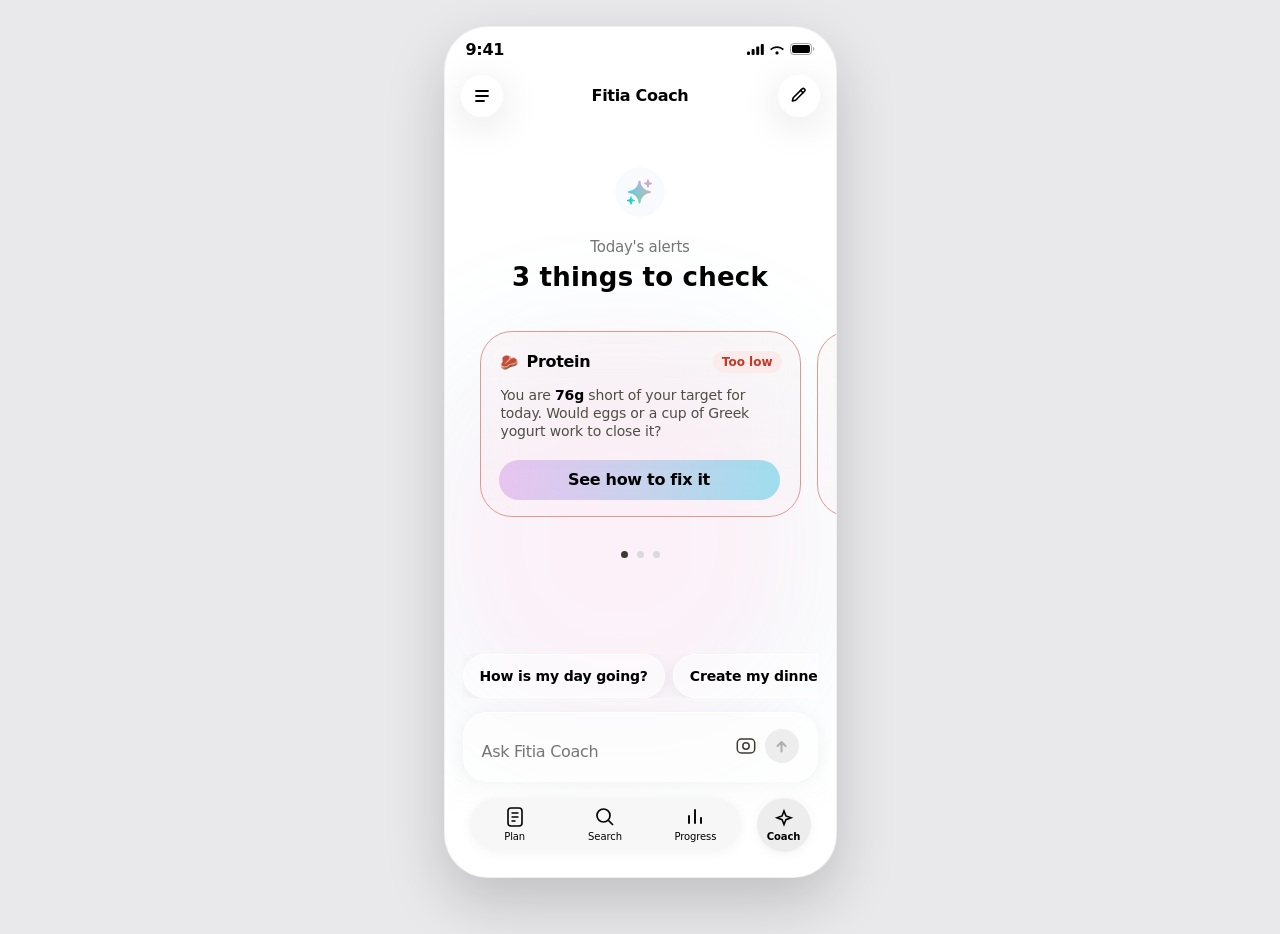
==== commit 314a96ed: "Add files via upload" ====
--- a/coach-live-cards.html
+++ b/coach-live-cards.html
@@ -52,10 +52,8 @@
 
   /* ---------- coach mark + title ---------- */
   .head-block{display:flex;flex-direction:column;align-items:center;gap:20px}
-  .ai{width:50px;height:50px;border-radius:999px;background:rgba(238,243,253,.4);
-    backdrop-filter:blur(2px);display:flex;align-items:center;justify-content:center;overflow:hidden}
-  .ai i{display:block;width:34px;height:34px;border-radius:50%;
-    background:conic-gradient(from 200deg,#8fd3e8,#c9a8e0,#fbc2d4,#8fd3e8);filter:blur(3px);opacity:.9}
+  .ai{width:50px;height:50px;display:flex;align-items:center;justify-content:center}
+  .ai svg{display:block;width:50px;height:50px}
   .ttlgrp{display:flex;flex-direction:column;align-items:center;gap:4px;text-align:center}
   .lbl{font-size:15px;font-weight:400;line-height:20px;letter-spacing:-.23px;color:var(--ink3)}
   .h1{font-size:26px;font-weight:600;line-height:32px;letter-spacing:.22px;color:#000}
@@ -341,12 +339,12 @@
 const CAL_TARGET=1800, CAL_RANGE_TOP=2000;
 
 const N=[
- {key:'transFat',  rank:1,label:'Trans Fat',  unit:'g', type:'A',limit:2,   max:5,   step:.1, v:0.4},
- {key:'sodium',    rank:2,label:'Sodium',     unit:'mg',type:'A',limit:2300,max:4000,step:25, v:2000},
- {key:'addedSugar',rank:3,label:'Added Sugar',unit:'g', type:'A',limit:50,  max:100, step:1,  v:18},
- {key:'satFat',    rank:4,label:'Sat Fat',    unit:'g', type:'A',limit:20,  max:45,  step:.5, v:7},
- {key:'protein',   rank:5,label:'Protein',    unit:'g', type:'B',limit:120, max:180, step:1,  v:44},
- {key:'fiber',     rank:6,label:'Fiber',      unit:'g', type:'B',limit:30,  max:60,  step:1,  v:8}
+ {key:'transFat',pair:'something cooked at home instead of packaged',  rank:1,label:'Trans Fat',  unit:'g', type:'A',limit:2,   max:5,   step:.1, v:0.4},
+ {key:'sodium',pair:'something cooked from scratch or a side without sauce',    rank:2,label:'Sodium',     unit:'mg',type:'A',limit:2300,max:4000,step:25, v:2000},
+ {key:'addedSugar',pair:'fruit or something savoury',rank:3,label:'Added Sugar',unit:'g', type:'A',limit:50,  max:100, step:1,  v:18},
+ {key:'satFat',pair:'lean protein or something grilled',    rank:4,label:'Sat Fat',    unit:'g', type:'A',limit:20,  max:45,  step:.5, v:7},
+ {key:'protein',pair:'eggs or a cup of Greek yogurt',   rank:5,label:'Protein',    unit:'g', type:'B',limit:120, max:180, step:1,  v:44},
+ {key:'fiber',pair:'a bowl of berries or a plate of vegetables',     rank:6,label:'Fiber',      unit:'g', type:'B',limit:30,  max:60,  step:1,  v:8}
 ];
 const byKey=Object.fromEntries(N.map(n=>[n.key,n]));
 
@@ -392,29 +390,24 @@
 
 const COPY={
  preventive:n=>({tag:null,title:`Watch your ${n.label.toLowerCase()}`,
-   body:`You have <b>${fmt(n.limit-n.v,n.unit)}</b> left before your limit today.`,
-   fix:'Keep your next meal simple and you stay under it.',
+   body:`You have <b>${fmt(n.limit-n.v,n.unit)}</b> of room left before your limit. Keeping your next meal simple should be enough — want ideas?`,
    cta:'How to stay under it'}),
  high:n=>({tag:STATE_LABEL.high,title:n.label,
-   body:`You are <b>${fmt(n.v-n.limit,n.unit)}</b> over your limit today.`,
-   fix:'It cannot be undone, but it can stop here.',
+   body:`You went <b>${fmt(n.v-n.limit,n.unit)}</b> over your limit today. It cannot be undone, but I can show you what pushed it there.`,
    cta:'See what caused it'}),
  tooHigh:n=>({tag:STATE_LABEL.tooHigh,title:n.label,
-   body:`You are <b>${fmt(n.v-n.limit,n.unit)}</b> over your limit today.`,
-   fix:'It cannot be undone, but it can stop here.',
+   body:`You went <b>${fmt(n.v-n.limit,n.unit)}</b> over your limit today. It cannot be undone, but I can show you what pushed it there.`,
    cta:'See what caused it'}),
  tooLow:n=>({tag:STATE_LABEL.tooLow,title:n.label,
-   body:`You are <b>${fmt(n.limit-n.v,n.unit)}</b> short of your target for today.`,
-   fix:n.key==='protein'?'Eggs, yogurt, legumes or fish all close this fast.'
-                        :'Beans, oats and whole fruit move it the most.',
+   body:`You are <b>${fmt(n.limit-n.v,n.unit)}</b> short of your target for today. Would ${n.pair} work to close it?`,
    cta:'See how to fix it'}),
  low:n=>({tag:STATE_LABEL.low,title:n.label,
-   body:`<b>${fmt(n.limit-n.v,n.unit)}</b> to go before you reach your target.`,
-   fix:'One more serving today and it is closed.',
+   body:`You are <b>${fmt(n.limit-n.v,n.unit)}</b> away from your target. Would ${n.pair} do it?`,
    cta:'See how to fix it'}),
  onTrack:n=>({tag:STATE_LABEL.onTrack,title:n.label,
-   body:n.type==='A'?'You are under your daily limit again.':'You reached your target for today.',
-   fix:`Now at ${fmt(n.v,n.unit)} of ${fmt(n.limit,n.unit)}.`,
+   body:n.type==='A'
+     ? `You are back under your daily limit, now at <b>${fmt(n.v,n.unit)}</b> of ${fmt(n.limit,n.unit)}.`
+     : `You reached your target for today, now at <b>${fmt(n.v,n.unit)}</b> of ${fmt(n.limit,n.unit)}.`,
    cta:'See what changed'})
 };
 
@@ -463,6 +456,9 @@
 const USER='Ana';
 let firstEver=false;
 const greeting=()=>{const h=16; return h<12?'Good morning':h<19?'Good afternoon':'Good evening';};
+/* Coach mark, exported from Figma (ai.svg). Image downscaled 621px -> 150px. */
+const AI_MARK="<svg width=\"50\" height=\"50\" viewBox=\"0 0 50 50\" fill=\"none\" xmlns=\"http://www.w3.org/2000/svg\" xmlns:xlink=\"http://www.w3.org/1999/xlink\"><g data-figma-bg-blur-radius=\"3.67444\"><g clip-path=\"url(#clip0_7106_35464)\"><rect width=\"50\" height=\"50\" rx=\"25\" fill=\"#EEF3FD\" fill-opacity=\"0.4\"/><mask id=\"mask0_7106_35464\" style=\"mask-type:alpha\" maskUnits=\"userSpaceOnUse\" x=\"10\" y=\"11\" width=\"29\" height=\"28\"><path d=\"M32.9564 12.4595C33.2054 12.4595 33.4212 12.6321 33.476 12.875L33.7492 14.0882C33.9358 14.9165 34.5827 15.5634 35.411 15.7499L36.6241 16.0232C36.8671 16.0779 37.0397 16.2938 37.0397 16.5428C37.0397 16.7919 36.8671 17.0077 36.6241 17.0624L35.411 17.3357C34.5827 17.5223 33.9358 18.1691 33.7492 18.9975L33.476 20.2106C33.4212 20.4535 33.2054 20.6261 32.9564 20.6261C32.7073 20.6261 32.4915 20.4535 32.4368 20.2106L32.1635 18.9975C31.9769 18.1691 31.3301 17.5223 30.5017 17.3357L29.2886 17.0624C29.0456 17.0077 28.873 16.7919 28.873 16.5428C28.873 16.2938 29.0456 16.0779 29.2886 16.0232L30.5017 15.7499C31.3301 15.5634 31.9769 14.9165 32.1635 14.0882L32.4368 12.875C32.4915 12.6321 32.7073 12.4595 32.9564 12.4595Z\" fill=\"#3D3B30\"/><path opacity=\"0.6\" d=\"M16.0411 29.375C16.2902 29.375 16.506 29.5476 16.5607 29.7906L16.834 31.0037C17.0205 31.832 17.6674 32.4789 18.4957 32.6655L19.7089 32.9387C19.9518 32.9935 20.1244 33.2093 20.1244 33.4583C20.1244 33.7074 19.9518 33.9232 19.7089 33.9779L18.4957 34.2512C17.6674 34.4378 17.0205 35.0846 16.834 35.913L16.5607 37.1261C16.506 37.3691 16.2902 37.5417 16.0411 37.5417C15.792 37.5417 15.5762 37.3691 15.5215 37.1261L15.2482 35.913C15.0616 35.0846 14.4148 34.4378 13.5864 34.2512L12.3733 33.9779C12.1304 33.9232 11.9578 33.7074 11.9578 33.4583C11.9578 33.2093 12.1304 32.9935 12.3733 32.9387L13.5864 32.6655C14.4148 32.4789 15.0616 31.832 15.2482 31.0037L15.5215 29.7906C15.5762 29.5476 15.792 29.375 16.0411 29.375Z\" fill=\"#3D3B30\"/><path opacity=\"0.72\" d=\"M24.5015 13.625C24.9847 13.625 25.3765 14.0168 25.3765 14.5C25.3765 16.8404 26.5555 19.2541 28.4014 21.1C30.2474 22.946 32.661 24.125 35.0015 24.125C35.4847 24.125 35.8765 24.5167 35.8765 25C35.8765 25.4832 35.4847 25.875 35.0015 25.875C32.661 25.875 30.2474 27.054 28.4014 28.9C26.5555 30.7459 25.3765 33.1596 25.3765 35.5C25.3765 35.9832 24.9847 36.375 24.5015 36.375C24.0182 36.375 23.6265 35.9832 23.6265 35.5C23.6265 33.1596 22.4474 30.7459 20.6015 28.9C18.7555 27.054 16.3419 25.875 14.0015 25.875C13.5182 25.875 13.1265 25.4832 13.1265 25C13.1265 24.5167 13.5182 24.125 14.0015 24.125C16.3419 24.125 18.7555 22.946 20.6015 21.1C22.4474 19.2541 23.6265 16.8404 23.6265 14.5C23.6265 14.0168 24.0182 13.625 24.5015 13.625Z\" fill=\"#3D3B30\"/><path d=\"M24.5015 13.625C24.9847 13.625 25.3765 14.0168 25.3765 14.5C25.3765 16.8404 26.5555 19.2541 28.4014 21.1C30.2474 22.946 32.661 24.125 35.0015 24.125C35.4847 24.125 35.8765 24.5167 35.8765 25C35.8765 25.4832 35.4847 25.875 35.0015 25.875C32.661 25.875 30.2474 27.054 28.4014 28.9C26.5555 30.7459 25.3765 33.1596 25.3765 35.5C25.3765 35.9832 24.9847 36.375 24.5015 36.375C24.0182 36.375 23.6265 35.9832 23.6265 35.5C23.6265 33.1596 22.4474 30.7459 20.6015 28.9C18.7555 27.054 16.3419 25.875 14.0015 25.875C13.5182 25.875 13.1265 25.4832 13.1265 25C13.1265 24.5167 13.5182 24.125 14.0015 24.125C16.3419 24.125 18.7555 22.946 20.6015 21.1C22.4474 19.2541 23.6265 16.8404 23.6265 14.5C23.6265 14.0168 24.0182 13.625 24.5015 13.625Z\" fill=\"#3D3B30\"/><path d=\"M32.9564 12.4595C33.2054 12.4595 33.4212 12.6321 33.476 12.875L33.7492 14.0882C33.9358 14.9165 34.5827 15.5634 35.411 15.7499L36.6241 16.0232C36.8671 16.0779 37.0397 16.2938 37.0397 16.5428C37.0397 16.7919 36.8671 17.0077 36.6241 17.0624L35.411 17.3357C34.5827 17.5223 33.9358 18.1691 33.7492 18.9975L33.476 20.2106C33.4212 20.4535 33.2054 20.6261 32.9564 20.6261C32.7073 20.6261 32.4915 20.4535 32.4368 20.2106L32.1635 18.9975C31.9769 18.1691 31.3301 17.5223 30.5017 17.3357L29.2886 17.0624C29.0456 17.0077 28.873 16.7919 28.873 16.5428C28.873 16.2938 29.0456 16.0779 29.2886 16.0232L30.5017 15.7499C31.3301 15.5634 31.9769 14.9165 32.1635 14.0882L32.4368 12.875C32.4915 12.6321 32.7073 12.4595 32.9564 12.4595Z\" fill=\"#3D3B30\"/><path d=\"M16.0411 29.375C16.2902 29.375 16.506 29.5476 16.5607 29.7906L16.834 31.0037C17.0205 31.832 17.6674 32.4789 18.4957 32.6655L19.7089 32.9387C19.9518 32.9935 20.1244 33.2093 20.1244 33.4583C20.1244 33.7074 19.9518 33.9232 19.7089 33.9779L18.4957 34.2512C17.6674 34.4378 17.0205 35.0846 16.834 35.913L16.5607 37.1261C16.506 37.3691 16.2902 37.5417 16.0411 37.5417C15.792 37.5417 15.5762 37.3691 15.5215 37.1261L15.2482 35.913C15.0616 35.0846 14.4148 34.4378 13.5864 34.2512L12.3733 33.9779C12.1304 33.9232 11.9578 33.7074 11.9578 33.4583C11.9578 33.2093 12.1304 32.9935 12.3733 32.9387L13.5864 32.6655C14.4148 32.4789 15.0616 31.832 15.2482 31.0037L15.5215 29.7906C15.5762 29.5476 15.792 29.375 16.0411 29.375Z\" fill=\"#3D3B30\"/></mask><g mask=\"url(#mask0_7106_35464)\"><rect width=\"52.5222\" height=\"52.5222\" transform=\"matrix(1 0 0 -1 -1.38525 49.6753)\" fill=\"url(#pattern0_7106_35464)\"/></g></g></g><defs><clipPath id=\"bgblur_1_7106_35464_clip_path\" transform=\"translate(3.67444 3.67444)\"><rect width=\"50\" height=\"50\" rx=\"25\"/></clipPath><pattern id=\"pattern0_7106_35464\" patternContentUnits=\"objectBoundingBox\" width=\"1\" height=\"1\"><use xlink:href=\"#image0_7106_35464\" transform=\"scale(0.00161031)\"/></pattern><clipPath id=\"clip0_7106_35464\"><rect width=\"50\" height=\"50\" rx=\"25\" fill=\"white\"/></clipPath><image id=\"image0_7106_35464\" width=\"621\" height=\"621\" preserveAspectRatio=\"none\" xlink:href=\"[data-uri]\"/></defs></svg>";
+
 /* what each action would do — shown as an in-app notification on tap */
 const PILL_DESC={
   eat:  "I'd build your meals around the calories and macros you have left, and the food you actually like.",
@@ -515,11 +511,7 @@
         <div class="ct">${c.title}</div>
         ${c.tag?`<span class="tag ${st}">${c.tag}</span>`:''}
       </div>
-      <div class="cbody">
-        <div class="cb">${c.body}</div>
-        <div class="hr"></div>
-        <div class="cf">${c.fix}</div>
-      </div>
+      <div class="cbody"><div class="cb">${c.body}</div></div>
     </div>
     <div class="ctarow"><button class="cta">${c.cta}</button></div>
   </div>`);
@@ -563,7 +555,7 @@
     const acts = blank
       ? [['eat',"Plan today's meals"],['recipe','Create a recipe'],['scan','Scan my food']]
       : [['day','How is my day going?'],['eat','Plan the rest of my day'],['recipe','Create a recipe']];
-    body.innerHTML=`<div class="head-block"><div class="ai"><i></i></div>
+    body.innerHTML=`<div class="head-block"><div class="ai">${AI_MARK}</div>
         <div class="ttlgrp"><div class="h1">${h}</div>
         ${sb?`<div class="sub">${sb}</div>`:''}</div></div>
       <div class="pills">${acts.map(([k,t])=>
@@ -580,7 +572,7 @@
     return;
   }
 
-  body.innerHTML=`<div class="head-block"><div class="ai"><i></i></div>
+  body.innerHTML=`<div class="head-block"><div class="ai">${AI_MARK}</div>
       <div class="ttlgrp"><div class="lbl">${t.lbl}</div><div class="h1">${t.h1}</div>
       ${t.sub?`<div class="sub">${t.sub}</div>`:''}</div></div><div id="content"></div>`;
   const content=document.getElementById('content');
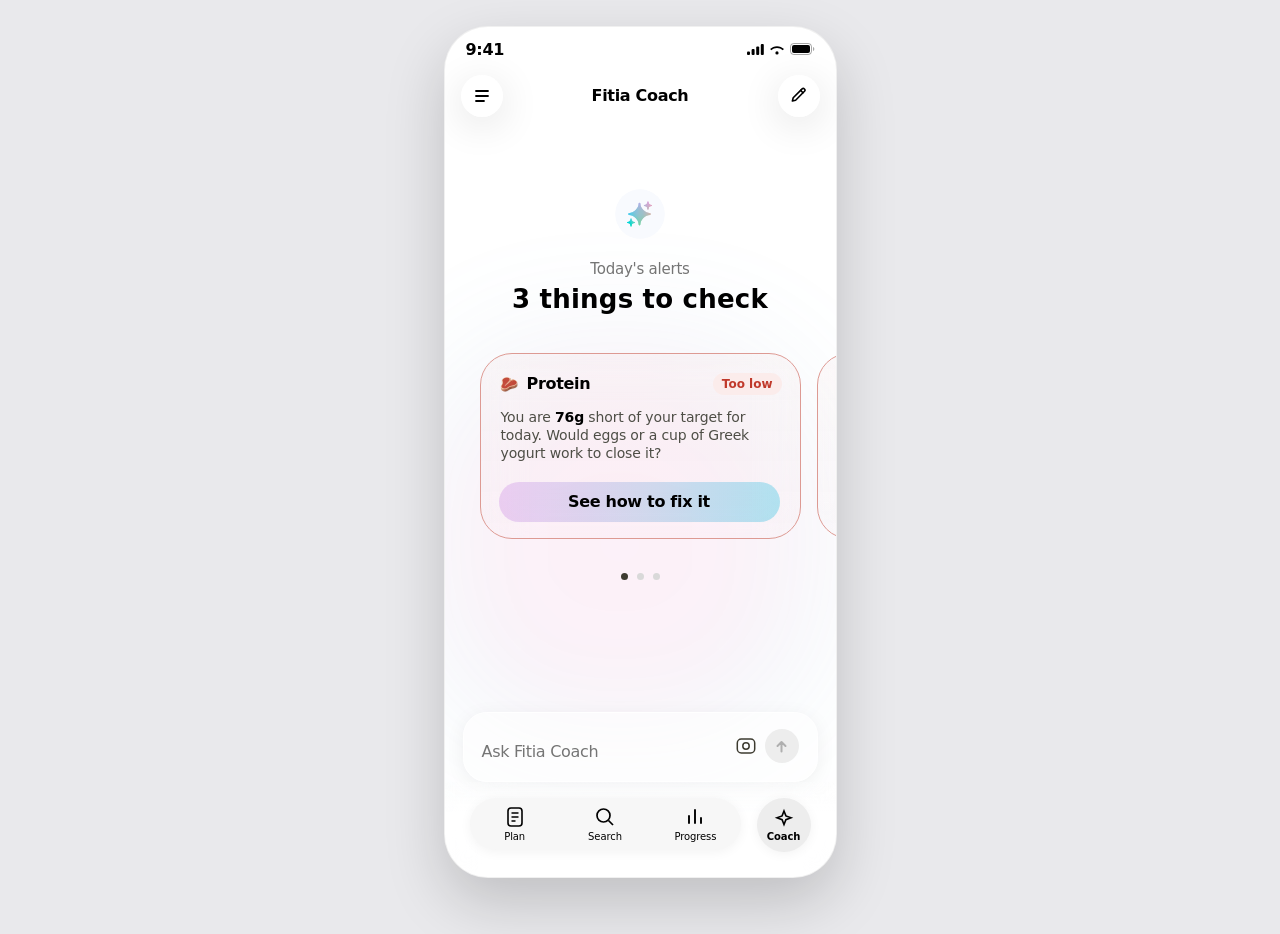
==== commit 81e48585: "Add files via upload" ====
--- a/coach-live-cards.html
+++ b/coach-live-cards.html
@@ -10,7 +10,7 @@
     --sf:-apple-system,BlinkMacSystemFont,"SF Pro Display","SF Pro Text","SF Pro","Helvetica Neue",system-ui,Arial,sans-serif;
     --ink:#000; --ink2:#4e4e46; --ink3:#757575; --line:#e1e1e1;
     --card-border:#ce8fe6;
-    --btn:linear-gradient(93.8deg,rgba(206,143,230,.45) 2.34%,rgba(133,176,223,.45) 52.82%,rgba(49,193,225,.45) 99.54%);
+    --btn:linear-gradient(93.8deg,rgba(206,143,230,.36) 2.34%,rgba(133,176,223,.36) 52.82%,rgba(49,193,225,.36) 99.54%);
     --card-bg:linear-gradient(180deg,rgba(206,143,230,.05) 0%,rgba(251,66,152,.03) 48.56%,rgba(49,193,225,.05) 100%);
     --green:#2f9e57; --greenbg:#eaf6ee; --amber:#BB6B02; --amberbg:#fdf3e3;
     --red:#c0392b; --redbg:#fbeceb;
@@ -82,7 +82,7 @@
      as destructive or as a warning, and this action is always constructive.
      On track is the exception: green here means achieved, not dangerous. */
   .card.s-onTrack .cta,.card.resolved .cta{
-    background:linear-gradient(93.8deg,rgba(47,158,87,.3) 0%,rgba(120,200,150,.28) 55%,rgba(49,193,225,.22) 100%)}
+    background:linear-gradient(93.8deg,rgba(47,158,87,.24) 0%,rgba(120,200,150,.22) 55%,rgba(49,193,225,.18) 100%)}
   .cin{flex:1;display:flex;flex-direction:column;gap:12px;width:100%}
   .crow{display:flex;align-items:center;gap:6px;width:100%;overflow:hidden}
   .cic{width:24px;height:24px;flex:0 0 24px;border-radius:7.5px;overflow:hidden;
@@ -494,9 +494,13 @@
     sub:"Everything you've logged so far is inside your targets."};
   if(openN===0){
     const allClosed=p.every(n=>stateOf(n)==='onTrack');
+    if(allClosed) return {lbl:"Today's alerts",h1:`You closed all ${p.length}`,
+      sub:'Everything I flagged today is back inside your targets.'};
+    // only over-limit cards left: name what happened instead of what is missing
+    const over=p.filter(n=>['high','tooHigh'].includes(stateOf(n))).length;
     return {lbl:"Today's alerts",
-      h1: allClosed ? `You closed all ${p.length}` : 'Nothing left to fix today',
-      sub: allClosed ? 'Everything I flagged today is back inside your targets.' : ''};
+      h1:`${over} thing${over>1?'s':''} went over today`,
+      sub:'Nothing to change now, but worth seeing what caused it.'};
   }
   return {lbl:"Today's alerts",h1:`${openN} thing${openN>1?'s':''} to check`,sub:''};
 }
@@ -549,8 +553,6 @@
                      : 'Nothing to fix today';
     const sb = blank ? (firstEver ? "I'll answer anything about your nutrition." : '')
                      : "Everything you've logged is inside your targets.";
-    const fn = blank ? "As your day fills in, I'll tell you how it's going and what to fix."
-                     : "I'll let you know if that changes.";
     // scope label depends on whether anything has been logged yet
     const acts = blank
       ? [['eat',"Plan today's meals"],['recipe','Create a recipe'],['scan','Scan my food']]
@@ -560,10 +562,7 @@
         ${sb?`<div class="sub">${sb}</div>`:''}</div></div>
       <div class="pills">${acts.map(([k,t])=>
         `<button class="pill" data-act="${k}">${PILL_ICON[k]}${t}</button>`).join('')}</div>
-      <div class="footnote">
-        <svg width="16" height="16" fill="none" stroke="currentColor" stroke-width="1.6"><circle cx="8" cy="8" r="6.2"/><path d="M8 4.6v3.6l2.2 1.3"/></svg>
-        <p>${fn}</p>
-      </div>`;
+`;
     body.querySelectorAll('.pill').forEach(b=>{
       const k=b.dataset.act;
       b.onclick=()=>toast(PILL_DESC[ k==='eat' && !blank ? 'rest' : k ]);
@@ -588,10 +587,7 @@
     content.appendChild(dots);
     wireRail(rail,dots,p.length);
   }
-  sugg.innerHTML='';
-  // insight mode: only the day-review chips, per the Figma frame
-  ['How is my day going?','Create my dinner','How was my lunch?'].forEach(t=>{
-    const b=document.createElement('button');b.textContent=t;sugg.appendChild(b);});
+  sugg.innerHTML='';   // insight mode shows no suggestion chips
 }
 
 function wireRail(rail,dots,count){
